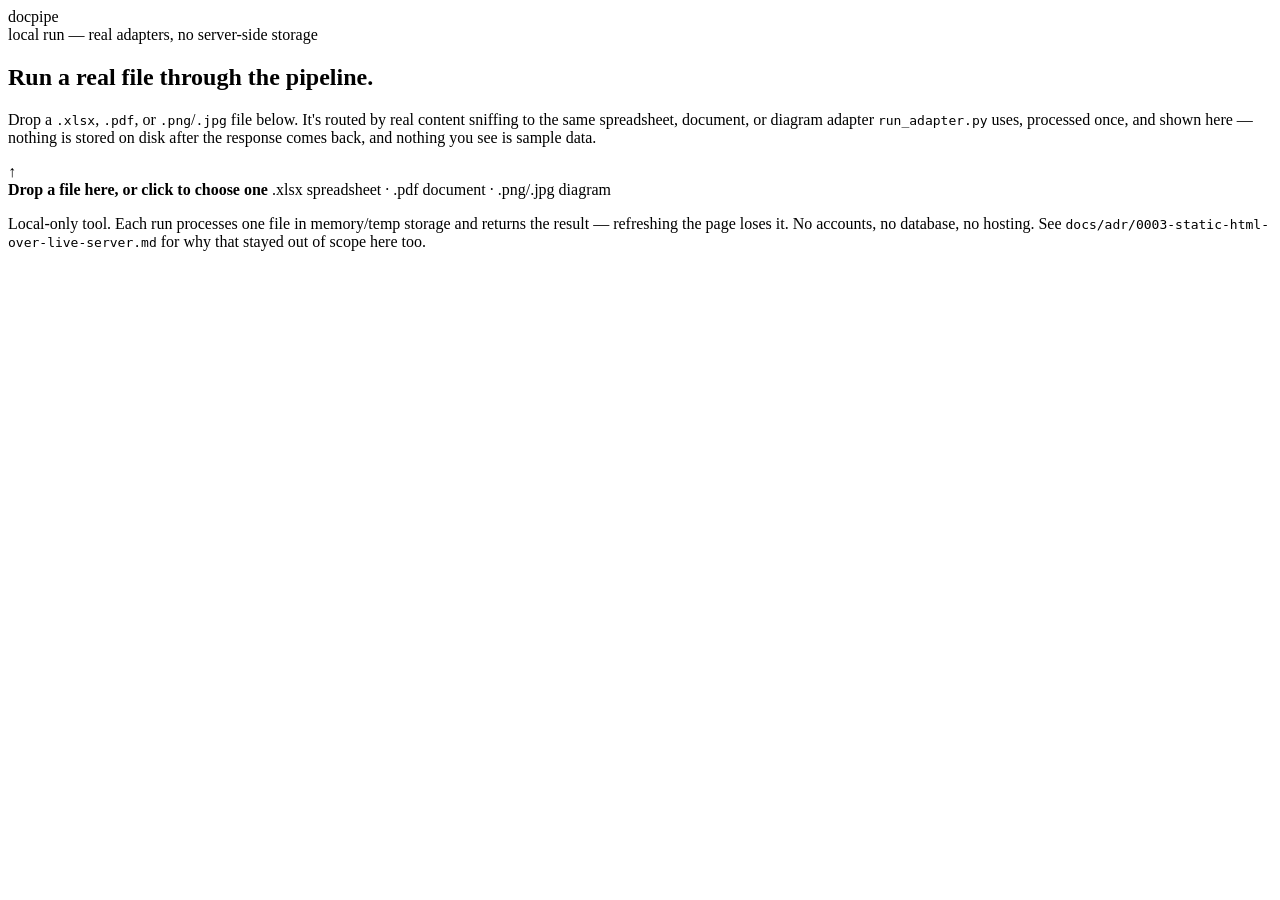
==== webapp/static/index.html @ 75557885 "Add local-only FastAPI web app wrapping the adapter pipeline Lets a single local user drag a file in" ====
<!DOCTYPE html>
<html lang="en">
<head>
<meta charset="UTF-8">
<meta name="viewport" content="width=device-width, initial-scale=1.0">
<title>Semantic preprocessing pipeline — local run</title>
<link rel="preconnect" href="https://fonts.googleapis.com">
<link rel="preconnect" href="https://fonts.gstatic.com" crossorigin>
<link href="https://fonts.googleapis.com/css2?family=Space+Grotesk:wght@500;600&family=IBM+Plex+Sans:wght@400;500;600&family=IBM+Plex+Mono:wght@400;500&display=swap" rel="stylesheet">
<link rel="stylesheet" href="/static/styles.css">
</head>
<body>

<header class="site-head">
  <div class="wrap">
    <div class="mark">
      <span class="mark-glyph" aria-hidden="true"></span>
      <span class="mark-name">docpipe</span>
    </div>
    <span class="mock-tag">local run — real adapters, no server-side storage</span>
  </div>
</header>

<main class="wrap">
  <section class="hero">
    <h1>Run a real file through the pipeline.</h1>
    <p class="hero-sub">Drop a <code>.xlsx</code>, <code>.pdf</code>, or <code>.png</code>/<code>.jpg</code> file below. It's routed by real content sniffing to the same spreadsheet, document, or diagram adapter <code>run_adapter.py</code> uses, processed once, and shown here — nothing is stored on disk after the response comes back, and nothing you see is sample data.</p>

    <div class="dropzone" id="dropzone" tabindex="0" role="button" aria-label="Choose or drop a file to analyze">
      <input type="file" id="fileInput" accept=".xlsx,.pdf,.png,.jpg,.jpeg" hidden>
      <div class="dz-icon" aria-hidden="true">↑</div>
      <div class="dz-text">
        <strong>Drop a file here, or click to choose one</strong>
        <span>.xlsx spreadsheet · .pdf document · .png/.jpg diagram</span>
      </div>
    </div>

    <div class="status-row" id="statusRow" hidden>
      <span class="live-status" id="liveStatus"><span class="live-dot"></span><span id="liveStatusText">idle</span></span>
      <span id="statusFile" class="status-file"></span>
    </div>

    <div class="error-banner" id="errorBanner" hidden></div>
  </section>

  <section class="result" id="result" hidden>
    <div class="result-head">
      <div>
        <h2 id="resultTitle"></h2>
        <p class="result-meta" id="resultMeta"></p>
      </div>
      <span class="badge adapter-badge" id="resultAdapter"></span>
    </div>

    <div class="confidence-strip" id="confidenceStrip"></div>
    <div class="checks-strip" id="checksStrip"></div>

    <div class="demo">
      <div class="preview-col">
        <h3>Input preview</h3>
        <div class="page-frame" id="pageFrame">
          <div class="scanline" id="scanline"></div>
          <div class="empty-state" id="noPreview" hidden>No positional preview available for this file — see the <strong>structured</strong> tab for the full region list.</div>
        </div>
      </div>

      <div class="output-col">
        <h3>Extracted output</h3>
        <div class="tabs" role="tablist" aria-label="Output format">
          <button class="tab-btn" id="tabBtn-text" role="tab" aria-selected="true" data-tab="text" type="button">text</button>
          <button class="tab-btn" id="tabBtn-structured" role="tab" aria-selected="false" data-tab="structured" type="button">structured</button>
          <button class="tab-btn" id="tabBtn-json" role="tab" aria-selected="false" data-tab="json" type="button">json</button>
          <button class="tab-btn" id="tabBtn-table" role="tab" aria-selected="false" data-tab="table" type="button">table</button>
        </div>
        <div class="panel-body">
          <div id="panel-text" role="tabpanel" class="text-block"></div>
          <div id="panel-structured" role="tabpanel" hidden></div>
          <pre id="panel-json" role="tabpanel" class="code-block" hidden></pre>
          <div id="panel-table" role="tabpanel" hidden></div>
        </div>
      </div>
    </div>
  </section>
</main>

<footer>
  <div class="wrap">
    <p>Local-only tool. Each run processes one file in memory/temp storage and returns the result — refreshing the page loses it. No accounts, no database, no hosting. See <code>docs/adr/0003-static-html-over-live-server.md</code> for why that stayed out of scope here too.</p>
  </div>
</footer>

<script src="/static/app.js"></script>
</body>
</html>
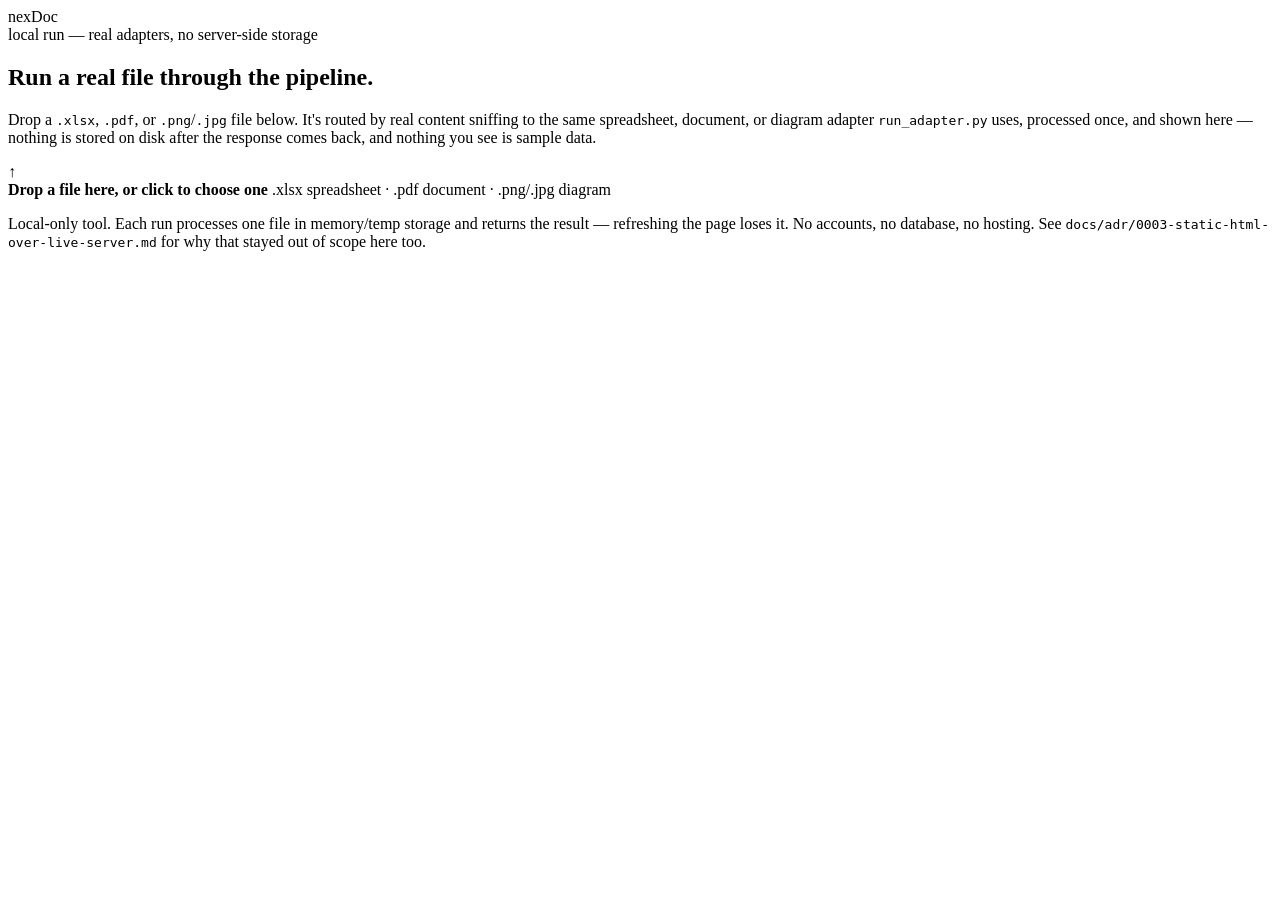
==== commit 37910274: "Rename project to nexDoc, fix multi-page preview overlap, add UML activity-diagram support - Rename " ====
--- a/webapp/static/index.html
+++ b/webapp/static/index.html
@@ -3,7 +3,7 @@
 <head>
 <meta charset="UTF-8">
 <meta name="viewport" content="width=device-width, initial-scale=1.0">
-<title>Semantic preprocessing pipeline — local run</title>
+<title>nexDoc — local run</title>
 <link rel="preconnect" href="https://fonts.googleapis.com">
 <link rel="preconnect" href="https://fonts.gstatic.com" crossorigin>
 <link href="https://fonts.googleapis.com/css2?family=Space+Grotesk:wght@500;600&family=IBM+Plex+Sans:wght@400;500;600&family=IBM+Plex+Mono:wght@400;500&display=swap" rel="stylesheet">
@@ -15,7 +15,7 @@
   <div class="wrap">
     <div class="mark">
       <span class="mark-glyph" aria-hidden="true"></span>
-      <span class="mark-name">docpipe</span>
+      <span class="mark-name">nexDoc</span>
     </div>
     <span class="mock-tag">local run — real adapters, no server-side storage</span>
   </div>
@@ -49,15 +49,41 @@
         <h2 id="resultTitle"></h2>
         <p class="result-meta" id="resultMeta"></p>
       </div>
-      <span class="badge adapter-badge" id="resultAdapter"></span>
+      <div class="result-head-right">
+        <span class="badge adapter-badge" id="resultAdapter"></span>
+        <div class="download-menu" id="downloadMenu">
+          <button type="button" class="download-btn" id="downloadToggle" aria-haspopup="true" aria-expanded="false">Download ▾</button>
+          <div class="download-list" id="downloadList" hidden>
+            <button type="button" data-format="schema">schema.json</button>
+            <button type="button" data-format="text">text.txt</button>
+            <button type="button" data-format="structured">structured.json</button>
+            <button type="button" data-format="table">table.json</button>
+          </div>
+        </div>
+      </div>
     </div>
 
     <div class="confidence-strip" id="confidenceStrip"></div>
     <div class="checks-strip" id="checksStrip"></div>
 
+    <div class="recon-section">
+      <h3>Reconstruction <span class="recon-sub">— what the pipeline understood this file to be</span></h3>
+      <div class="recon-view" id="reconView"></div>
+    </div>
+
+    <div class="ask-box" id="askBox">
+      <h3>Ask a question</h3>
+      <p class="ask-sub" id="askSub">Checking whether Groq Q&amp;A is configured…</p>
+      <form id="askForm" class="ask-form">
+        <input type="text" id="askInput" placeholder="e.g. how much do I spend on Housing?" autocomplete="off" disabled>
+        <button type="submit" id="askSubmit" disabled>Ask</button>
+      </form>
+      <div class="ask-answer" id="askAnswer" hidden></div>
+    </div>
+
     <div class="demo">
       <div class="preview-col">
-        <h3>Input preview</h3>
+        <h3>Input preview <span class="recon-sub" id="previewSub">— the actual uploaded file, with detected regions overlaid</span></h3>
         <div class="page-frame" id="pageFrame">
           <div class="scanline" id="scanline"></div>
           <div class="empty-state" id="noPreview" hidden>No positional preview available for this file — see the <strong>structured</strong> tab for the full region list.</div>
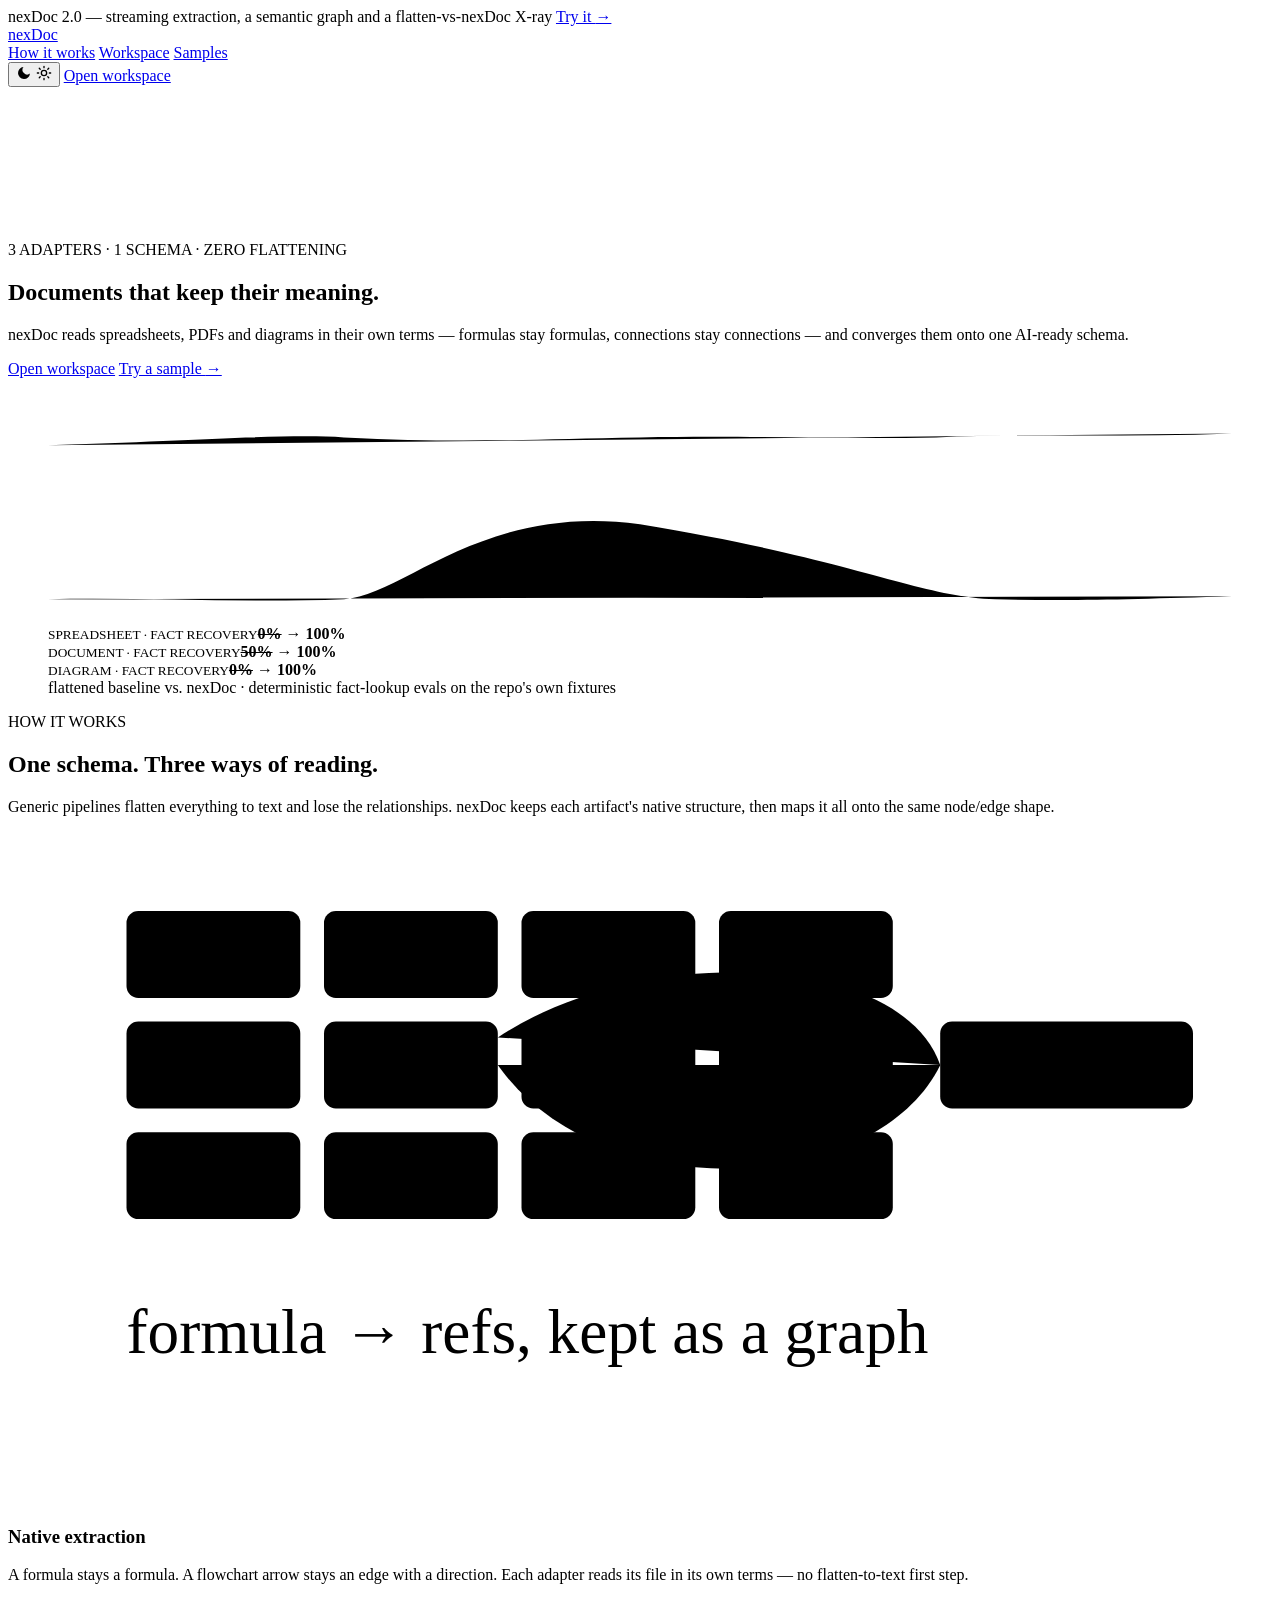
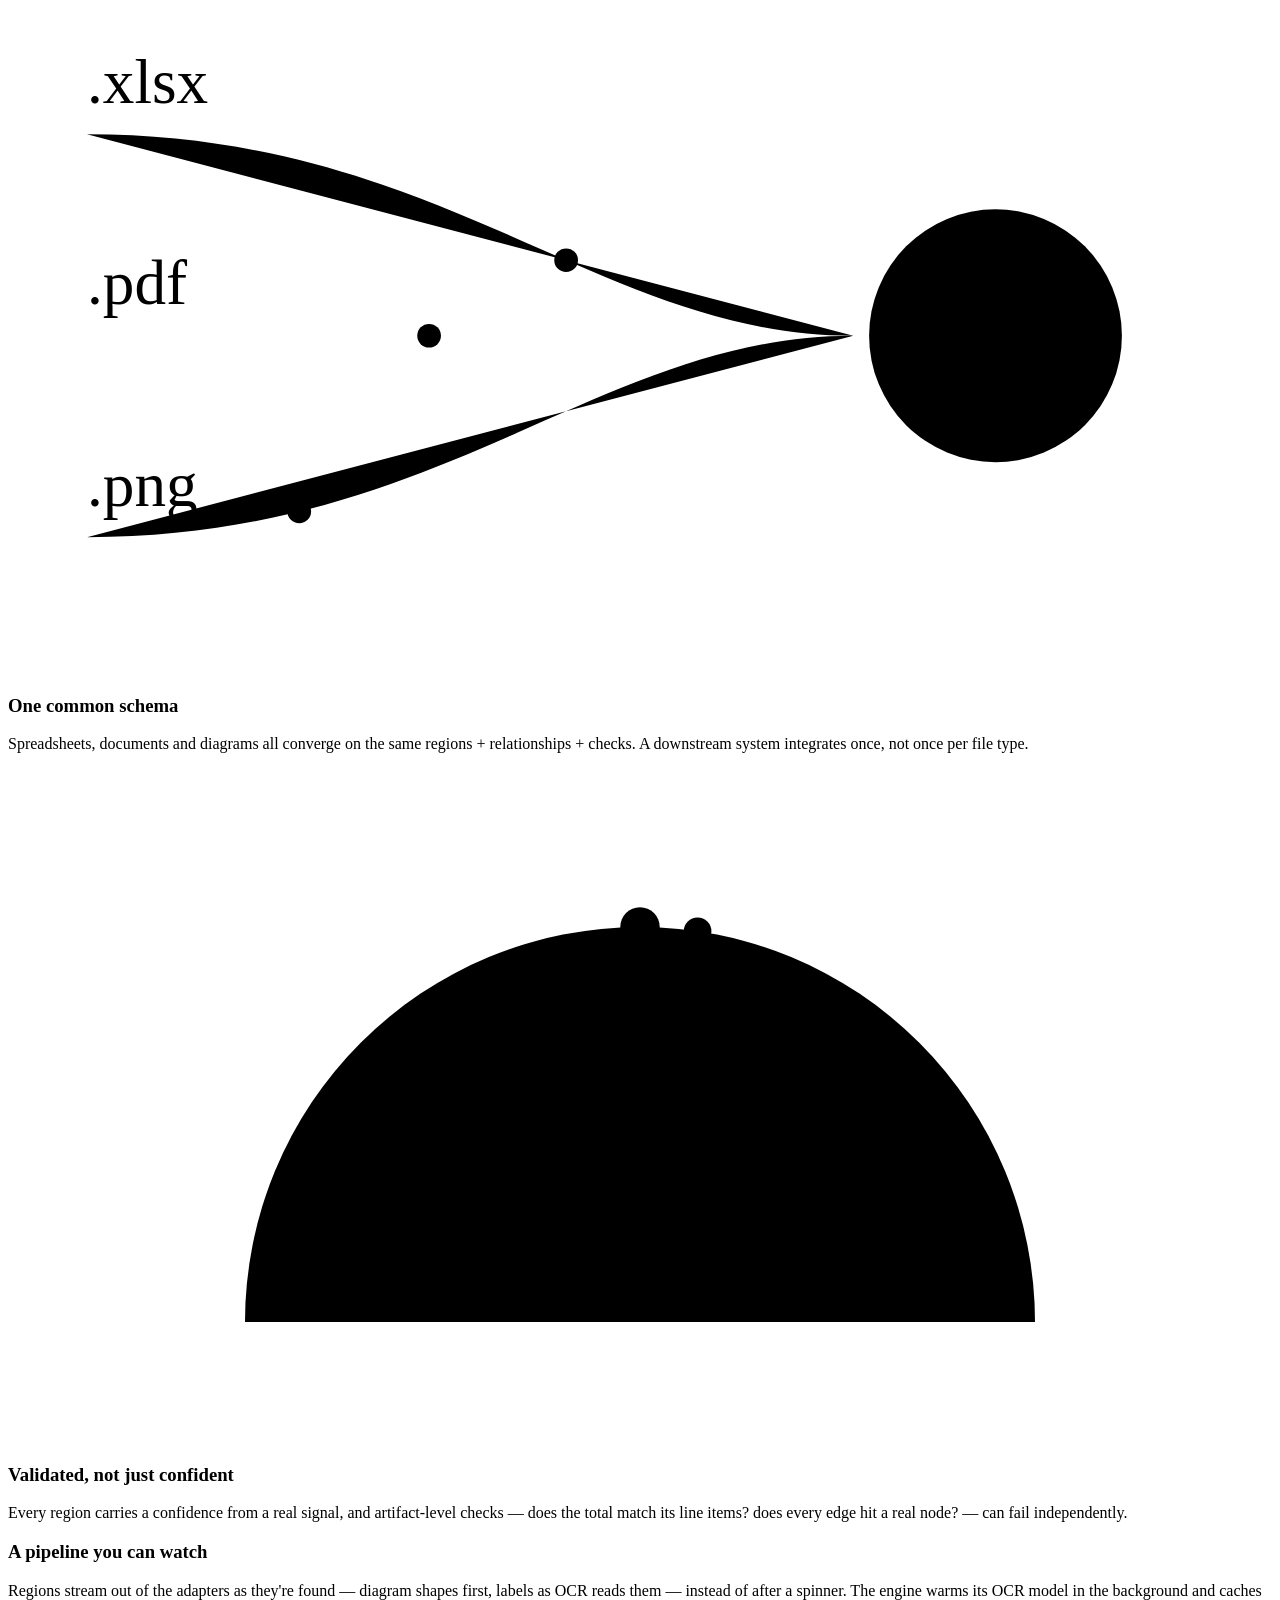
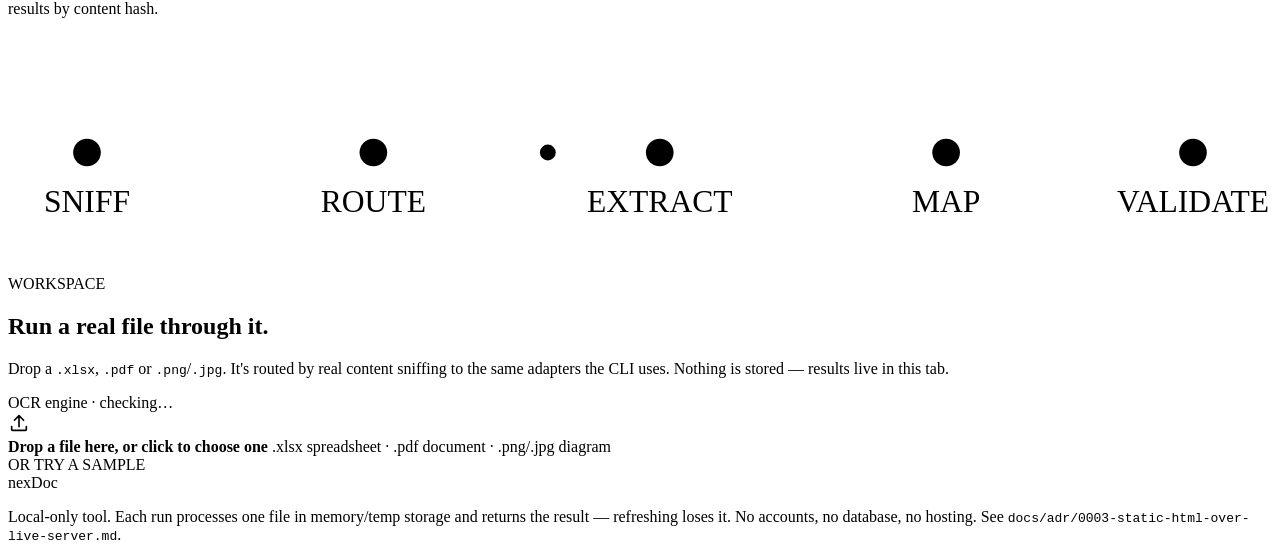
==== commit c0f52d2f: "Redesign web app, add streaming engine, semantic graph and X-ray - New wafer.ai-inspired UI: dithere" ====
--- a/webapp/static/index.html
+++ b/webapp/static/index.html
@@ -1,120 +1,325 @@
 <!DOCTYPE html>
-<html lang="en">
+<html lang="en" data-theme="dark">
 <head>
 <meta charset="UTF-8">
 <meta name="viewport" content="width=device-width, initial-scale=1.0">
-<title>nexDoc — local run</title>
+<title>nexDoc — documents that keep their meaning</title>
+<meta name="description" content="nexDoc reads spreadsheets, PDFs and diagrams in their own terms and converges them onto one AI-ready schema.">
 <link rel="preconnect" href="https://fonts.googleapis.com">
 <link rel="preconnect" href="https://fonts.gstatic.com" crossorigin>
-<link href="https://fonts.googleapis.com/css2?family=Space+Grotesk:wght@500;600&family=IBM+Plex+Sans:wght@400;500;600&family=IBM+Plex+Mono:wght@400;500&display=swap" rel="stylesheet">
+<link href="https://fonts.googleapis.com/css2?family=DM+Mono:wght@400;500&family=DM+Sans:opsz,wght@9..40,400;9..40,500;9..40,600&family=Space+Grotesk:wght@400;500;600&display=swap" rel="stylesheet">
 <link rel="stylesheet" href="/static/styles.css">
+<script>
+  // Apply the saved theme before first paint so there's no light/dark flash.
+  try { var t = localStorage.getItem('nexdoc-theme'); if (t === 'light' || t === 'dark') document.documentElement.setAttribute('data-theme', t); } catch (e) {}
+</script>
 </head>
 <body>
 
-<header class="site-head">
-  <div class="wrap">
-    <div class="mark">
-      <span class="mark-glyph" aria-hidden="true"></span>
-      <span class="mark-name">nexDoc</span>
-    </div>
-    <span class="mock-tag">local run — real adapters, no server-side storage</span>
-  </div>
+<div class="announce">
+  <span>nexDoc 2.0 — streaming extraction, a semantic graph and a flatten-vs-nexDoc X-ray</span>
+  <a href="#workspace" class="announce-link">Try it <span aria-hidden="true">→</span></a>
+</div>
+
+<header class="nav-wrap" id="navWrap">
+  <nav class="pillnav" id="pillnav" aria-label="Primary">
+    <a class="logo" href="#top" aria-label="nexDoc home">
+      <span class="logo-glyph" aria-hidden="true"><i></i></span>
+      <span class="logo-word">nexDoc</span>
+    </a>
+    <div class="nav-links">
+      <a href="#how">How it works</a>
+      <a href="#workspace">Workspace</a>
+      <a href="#samples">Samples</a>
+    </div>
+    <div class="nav-actions">
+      <button class="icon-btn" id="themeToggle" type="button" aria-label="Toggle light/dark theme" title="Toggle theme">
+        <svg class="ico-moon" viewBox="0 0 24 24" width="16" height="16" fill="currentColor" aria-hidden="true"><path d="M21 12.8A9 9 0 1 1 11.2 3a7 7 0 0 0 9.8 9.8z"/></svg>
+        <svg class="ico-sun" viewBox="0 0 24 24" width="16" height="16" fill="none" stroke="currentColor" stroke-width="2" stroke-linecap="round" aria-hidden="true"><circle cx="12" cy="12" r="4"/><path d="M12 2v2M12 20v2M4.9 4.9l1.4 1.4M17.7 17.7l1.4 1.4M2 12h2M20 12h2M4.9 19.1l1.4-1.4M17.7 6.3l1.4-1.4"/></svg>
+      </button>
+      <a class="btn btn-white btn-sm" href="#workspace">Open workspace</a>
+    </div>
+  </nav>
 </header>
 
-<main class="wrap">
-  <section class="hero">
-    <h1>Run a real file through the pipeline.</h1>
-    <p class="hero-sub">Drop a <code>.xlsx</code>, <code>.pdf</code>, or <code>.png</code>/<code>.jpg</code> file below. It's routed by real content sniffing to the same spreadsheet, document, or diagram adapter <code>run_adapter.py</code> uses, processed once, and shown here — nothing is stored on disk after the response comes back, and nothing you see is sample data.</p>
-
-    <div class="dropzone" id="dropzone" tabindex="0" role="button" aria-label="Choose or drop a file to analyze">
-      <input type="file" id="fileInput" accept=".xlsx,.pdf,.png,.jpg,.jpeg" hidden>
-      <div class="dz-icon" aria-hidden="true">↑</div>
-      <div class="dz-text">
-        <strong>Drop a file here, or click to choose one</strong>
-        <span>.xlsx spreadsheet · .pdf document · .png/.jpg diagram</span>
-      </div>
-    </div>
-
-    <div class="status-row" id="statusRow" hidden>
-      <span class="live-status" id="liveStatus"><span class="live-dot"></span><span id="liveStatusText">idle</span></span>
-      <span id="statusFile" class="status-file"></span>
-    </div>
-
-    <div class="error-banner" id="errorBanner" hidden></div>
+<main id="top">
+
+  <!-- ===================== HERO ===================== -->
+  <section class="hero" id="hero">
+    <canvas id="sky" aria-hidden="true"></canvas>
+    <div class="sky-mesh" aria-hidden="true"></div>
+
+    <div class="hero-inner">
+      <span class="kicker rise" style="--d:0ms"><i class="kdot"></i>3 ADAPTERS · 1 SCHEMA · ZERO FLATTENING</span>
+      <h1 class="hero-title">
+        <span class="line rise" style="--d:90ms">Documents that keep</span>
+        <span class="line rise" style="--d:180ms">their meaning.</span>
+      </h1>
+      <p class="hero-sub rise" style="--d:300ms">nexDoc reads spreadsheets, PDFs and diagrams in their own terms — formulas stay formulas, connections stay connections — and converges them onto one AI-ready schema.</p>
+      <div class="hero-cta rise" style="--d:420ms">
+        <a class="btn btn-white" href="#workspace">Open workspace</a>
+        <a class="btn btn-glass" href="#samples">Try a sample <span aria-hidden="true">→</span></a>
+      </div>
+    </div>
+
+    <!-- Fact-recovery chart: the real, measured eval results (docs/eval-methodology.md) -->
+    <figure class="hero-chart" aria-label="Fact recovery on the project's own eval fixtures: flattened baseline versus nexDoc">
+      <svg viewBox="0 0 1200 230" preserveAspectRatio="none" role="img" aria-hidden="true">
+        <defs>
+          <linearGradient id="gapFill" x1="0" y1="0" x2="0" y2="1">
+            <stop offset="0" stop-color="#fff" stop-opacity="0.22"/>
+            <stop offset="1" stop-color="#fff" stop-opacity="0"/>
+          </linearGradient>
+        </defs>
+        <path class="chart-gap" d="M0,52 C140,48 240,40 300,44 C420,50 480,46 600,44 C720,42 800,46 900,44 C1000,40 1100,44 1200,40 L1200,205 C1100,208 1040,210 960,208 C880,205 820,168 600,132 C440,110 360,205 300,208 C200,212 100,206 0,208 Z" fill="url(#gapFill)"/>
+        <path class="chart-line chart-base" pathLength="1" d="M0,208 C100,206 200,212 300,208 C360,205 440,110 600,132 C820,168 880,205 960,208 C1040,210 1100,208 1200,205"/>
+        <path class="chart-line chart-nx" pathLength="1" d="M0,52 C140,48 240,40 300,44 C420,50 480,46 600,44 C720,42 800,46 900,44 C1000,40 1100,44 1200,40"/>
+      </svg>
+      <div class="chart-pt" style="--x:25%; --y:19%; --d:900ms"><i></i><small>SPREADSHEET · FACT RECOVERY</small><b><s>0%</s> → 100%</b></div>
+      <div class="chart-pt" style="--x:50%; --y:19%; --d:1150ms"><i></i><small>DOCUMENT · FACT RECOVERY</small><b><s>50%</s> → 100%</b></div>
+      <div class="chart-pt" style="--x:77%; --y:19%; --d:1400ms"><i></i><small>DIAGRAM · FACT RECOVERY</small><b><s>0%</s> → 100%</b></div>
+      <figcaption class="chart-cap">flattened baseline vs. nexDoc · deterministic fact-lookup evals on the repo's own fixtures</figcaption>
+    </figure>
   </section>
 
-  <section class="result" id="result" hidden>
-    <div class="result-head">
-      <div>
-        <h2 id="resultTitle"></h2>
-        <p class="result-meta" id="resultMeta"></p>
-      </div>
-      <div class="result-head-right">
-        <span class="badge adapter-badge" id="resultAdapter"></span>
-        <div class="download-menu" id="downloadMenu">
-          <button type="button" class="download-btn" id="downloadToggle" aria-haspopup="true" aria-expanded="false">Download ▾</button>
-          <div class="download-list" id="downloadList" hidden>
-            <button type="button" data-format="schema">schema.json</button>
-            <button type="button" data-format="text">text.txt</button>
-            <button type="button" data-format="structured">structured.json</button>
-            <button type="button" data-format="table">table.json</button>
-          </div>
-        </div>
-      </div>
-    </div>
-
-    <div class="confidence-strip" id="confidenceStrip"></div>
-    <div class="checks-strip" id="checksStrip"></div>
-
-    <div class="recon-section">
-      <h3>Reconstruction <span class="recon-sub">— what the pipeline understood this file to be</span></h3>
-      <div class="recon-view" id="reconView"></div>
-    </div>
-
-    <div class="ask-box" id="askBox">
-      <h3>Ask a question</h3>
-      <p class="ask-sub" id="askSub">Checking whether Groq Q&amp;A is configured…</p>
-      <form id="askForm" class="ask-form">
-        <input type="text" id="askInput" placeholder="e.g. how much do I spend on Housing?" autocomplete="off" disabled>
-        <button type="submit" id="askSubmit" disabled>Ask</button>
-      </form>
-      <div class="ask-answer" id="askAnswer" hidden></div>
-    </div>
-
-    <div class="demo">
-      <div class="preview-col">
-        <h3>Input preview <span class="recon-sub" id="previewSub">— the actual uploaded file, with detected regions overlaid</span></h3>
-        <div class="page-frame" id="pageFrame">
-          <div class="scanline" id="scanline"></div>
-          <div class="empty-state" id="noPreview" hidden>No positional preview available for this file — see the <strong>structured</strong> tab for the full region list.</div>
-        </div>
-      </div>
-
-      <div class="output-col">
-        <h3>Extracted output</h3>
-        <div class="tabs" role="tablist" aria-label="Output format">
-          <button class="tab-btn" id="tabBtn-text" role="tab" aria-selected="true" data-tab="text" type="button">text</button>
-          <button class="tab-btn" id="tabBtn-structured" role="tab" aria-selected="false" data-tab="structured" type="button">structured</button>
-          <button class="tab-btn" id="tabBtn-json" role="tab" aria-selected="false" data-tab="json" type="button">json</button>
-          <button class="tab-btn" id="tabBtn-table" role="tab" aria-selected="false" data-tab="table" type="button">table</button>
-        </div>
-        <div class="panel-body">
-          <div id="panel-text" role="tabpanel" class="text-block"></div>
-          <div id="panel-structured" role="tabpanel" hidden></div>
-          <pre id="panel-json" role="tabpanel" class="code-block" hidden></pre>
-          <div id="panel-table" role="tabpanel" hidden></div>
-        </div>
-      </div>
+  <!-- ===================== HOW IT WORKS ===================== -->
+  <section class="section" id="how">
+    <div class="wrap">
+      <div class="sec-head reveal">
+        <span class="mono-label">HOW IT WORKS</span>
+        <h2>One schema. Three ways of reading.</h2>
+        <p>Generic pipelines flatten everything to text and lose the relationships. nexDoc keeps each artifact's native structure, then maps it all onto the same node/edge shape.</p>
+      </div>
+
+      <div class="bento reveal">
+        <article class="bcell">
+          <div class="art" aria-hidden="true">
+            <svg viewBox="0 0 320 170" class="art-svg">
+              <g class="cells">
+                <rect x="30" y="20" width="44" height="22" rx="3"/><rect x="80" y="20" width="44" height="22" rx="3"/><rect x="130" y="20" width="44" height="22" rx="3"/><rect x="180" y="20" width="44" height="22" rx="3"/>
+                <rect x="30" y="48" width="44" height="22" rx="3"/><rect class="hot" x="80" y="48" width="44" height="22" rx="3"/><rect class="hot" x="130" y="48" width="44" height="22" rx="3"/><rect class="hot" x="180" y="48" width="44" height="22" rx="3"/>
+                <rect x="30" y="76" width="44" height="22" rx="3"/><rect x="80" y="76" width="44" height="22" rx="3"/><rect x="130" y="76" width="44" height="22" rx="3"/><rect x="180" y="76" width="44" height="22" rx="3"/>
+                <rect class="formula" x="236" y="48" width="64" height="22" rx="3"/>
+              </g>
+              <path class="flow" d="M236,59 C226,30 160,28 124,52" /><path class="flow f2" d="M236,59 C220,92 150,96 124,59" /><path class="flow f3" d="M236,59 C228,70 210,70 202,59" />
+              <circle r="3" class="pulse"><animateMotion dur="2.6s" repeatCount="indefinite" path="M236,59 C226,30 160,28 124,52"/></circle>
+              <circle r="3" class="pulse"><animateMotion dur="2.6s" begin="0.9s" repeatCount="indefinite" path="M236,59 C220,92 150,96 124,59"/></circle>
+              <text x="268" y="62" class="svg-mono" text-anchor="middle">=SUM()</text>
+              <text x="30" y="132" class="svg-mono dim">formula → refs, kept as a graph</text>
+            </svg>
+          </div>
+          <h3>Native extraction</h3>
+          <p>A formula stays a formula. A flowchart arrow stays an edge with a direction. Each adapter reads its file in its own terms — no flatten-to-text first step.</p>
+        </article>
+
+        <article class="bcell">
+          <div class="art" aria-hidden="true">
+            <svg viewBox="0 0 320 170" class="art-svg">
+              <path id="m1" class="flow" d="M20,34 C110,34 150,85 214,85" /><path id="m2" class="flow f2" d="M20,85 L214,85" /><path id="m3" class="flow f3" d="M20,136 C110,136 150,85 214,85" />
+              <text x="20" y="26" class="svg-mono dim">.xlsx</text><text x="20" y="77" class="svg-mono dim">.pdf</text><text x="20" y="128" class="svg-mono dim">.png</text>
+              <g class="ring" transform="translate(250 85)">
+                <circle r="32" class="ring-c"/><circle r="20" class="ring-c in"/>
+                <g class="ticks"><path d="M0,-38 V-32 M0,38 V32 M-38,0 H-32 M38,0 H32 M27,-27 l-4,4 M-27,27 l4,-4 M27,27 l-4,-4 M-27,-27 l4,4"/></g>
+                <text y="3" class="svg-mono" text-anchor="middle">schema</text>
+              </g>
+              <circle r="3" class="pulse"><animateMotion dur="2.8s" repeatCount="indefinite"><mpath href="#m1"/></animateMotion></circle>
+              <circle r="3" class="pulse"><animateMotion dur="2.8s" begin="0.5s" repeatCount="indefinite"><mpath href="#m2"/></animateMotion></circle>
+              <circle r="3" class="pulse"><animateMotion dur="2.8s" begin="1s" repeatCount="indefinite"><mpath href="#m3"/></animateMotion></circle>
+            </svg>
+          </div>
+          <h3>One common schema</h3>
+          <p>Spreadsheets, documents and diagrams all converge on the same regions + relationships + checks. A downstream system integrates once, not once per file type.</p>
+        </article>
+
+        <article class="bcell">
+          <div class="art" aria-hidden="true">
+            <svg viewBox="0 0 320 170" class="art-svg">
+              <path class="arc" d="M60,140 A100,100 0 0 1 260,140"/><path class="arc a2" d="M90,140 A70,100 0 0 1 230,140"/><path class="arc a3" d="M60,140 H260"/>
+              <circle class="pt" cx="82" cy="92" r="5"/><circle class="pt" cx="160" cy="40" r="5"/><circle class="pt" cx="238" cy="92" r="5"/>
+              <circle r="3.5" class="pulse"><animateMotion dur="3.2s" repeatCount="indefinite" path="M60,140 A100,100 0 0 1 260,140"/></circle>
+              <g transform="translate(160 118)"><rect x="-52" y="-12" width="104" height="24" rx="12" class="pill-bg"/><text y="4" class="svg-mono" text-anchor="middle">✓ CHECKS PASS</text></g>
+            </svg>
+          </div>
+          <h3>Validated, not just confident</h3>
+          <p>Every region carries a confidence from a real signal, and artifact-level checks — does the total match its line items? does every edge hit a real node? — can fail independently.</p>
+        </article>
+
+        <article class="bcell wide">
+          <div class="wide-copy">
+            <h3>A pipeline you can watch</h3>
+            <p>Regions stream out of the adapters as they're found — diagram shapes first, labels as OCR reads them — instead of after a spinner. The engine warms its OCR model in the background and caches results by content hash.</p>
+          </div>
+          <div class="art wide-art" aria-hidden="true">
+            <svg viewBox="0 0 640 120" class="art-svg">
+              <line x1="30" y1="60" x2="610" y2="60" class="rail"/>
+              <line x1="30" y1="60" x2="610" y2="60" class="rail live" pathLength="1"/>
+              <g class="stations">
+                <g transform="translate(40 60)" style="--i:0"><circle r="7"/><text y="30" text-anchor="middle" class="svg-mono">SNIFF</text></g>
+                <g transform="translate(185 60)" style="--i:1"><circle r="7"/><text y="30" text-anchor="middle" class="svg-mono">ROUTE</text></g>
+                <g transform="translate(330 60)" style="--i:2"><circle r="7"/><text y="30" text-anchor="middle" class="svg-mono">EXTRACT</text></g>
+                <g transform="translate(475 60)" style="--i:3"><circle r="7"/><text y="30" text-anchor="middle" class="svg-mono">MAP</text></g>
+                <g transform="translate(600 60)" style="--i:4"><circle r="7"/><text y="30" text-anchor="middle" class="svg-mono">VALIDATE</text></g>
+              </g>
+              <circle r="4" class="pulse big"><animateMotion dur="4.2s" repeatCount="indefinite" path="M40,60 L600,60"/></circle>
+            </svg>
+          </div>
+        </article>
+      </div>
+    </div>
+  </section>
+
+  <!-- ===================== WORKSPACE ===================== -->
+  <section class="section workspace" id="workspace">
+    <div class="wrap">
+      <div class="sec-head reveal row-head">
+        <div>
+          <span class="mono-label">WORKSPACE</span>
+          <h2>Run a real file through it.</h2>
+          <p>Drop a <code>.xlsx</code>, <code>.pdf</code> or <code>.png</code>/<code>.jpg</code>. It's routed by real content sniffing to the same adapters the CLI uses. Nothing is stored — results live in this tab.</p>
+        </div>
+        <div class="engine-chip" id="engineChip" data-state="idle" title="The OCR model loads once in the background when the server starts">
+          <span class="spin" aria-hidden="true"></span>
+          <span class="ec-main" id="engineText">OCR engine · checking…</span>
+        </div>
+      </div>
+
+      <div class="dropzone reveal" id="dropzone" tabindex="0" role="button" aria-label="Choose or drop a file to analyze">
+        <input type="file" id="fileInput" accept=".xlsx,.pdf,.png,.jpg,.jpeg" hidden>
+        <div class="dz-ring" aria-hidden="true"></div>
+        <div class="dz-icon" aria-hidden="true">
+          <svg viewBox="0 0 24 24" width="22" height="22" fill="none" stroke="currentColor" stroke-width="1.8" stroke-linecap="round" stroke-linejoin="round"><path d="M12 16V4M7 9l5-5 5 5"/><path d="M4 16v3a1 1 0 0 0 1 1h14a1 1 0 0 0 1-1v-3"/></svg>
+        </div>
+        <div class="dz-text">
+          <strong>Drop a file here, or click to choose one</strong>
+          <span>.xlsx spreadsheet · .pdf document · .png/.jpg diagram</span>
+        </div>
+      </div>
+
+      <div class="samples reveal" id="samples">
+        <span class="mono-label">OR TRY A SAMPLE</span>
+        <div class="sample-row" id="sampleRow" aria-live="polite"></div>
+      </div>
+
+      <ol class="tracker" id="tracker" hidden aria-label="Pipeline progress">
+        <li data-step="sniff"><span class="t-dot"></span><b>Detect type</b><em>content sniffing</em><i class="ms"></i></li>
+        <li data-step="route"><span class="t-dot"></span><b>Route</b><em>pick adapter</em><i class="ms"></i></li>
+        <li data-step="extract"><span class="t-dot"></span><b>Extract</b><em>native structure</em><i class="ms"></i></li>
+        <li data-step="map"><span class="t-dot"></span><b>Map</b><em>common schema</em><i class="ms"></i></li>
+        <li data-step="validate"><span class="t-dot"></span><b>Validate</b><em>confidence + checks</em><i class="ms"></i></li>
+      </ol>
+
+      <div class="error-banner" id="errorBanner" hidden></div>
+
+      <section class="result" id="result" hidden>
+        <div class="result-head">
+          <div class="rh-main">
+            <h3 id="resultTitle"></h3>
+            <p class="result-meta" id="resultMeta"></p>
+          </div>
+          <div class="rh-right">
+            <span class="chip chip-timing" id="resultTimings" hidden></span>
+            <span class="chip chip-accent" id="resultAdapter"></span>
+            <div class="download-menu" id="downloadMenu">
+              <button type="button" class="btn btn-ghost btn-sm" id="downloadToggle" aria-haspopup="true" aria-expanded="false">Export <span aria-hidden="true">▾</span></button>
+              <div class="download-list" id="downloadList" hidden>
+                <button type="button" data-format="schema">schema.json</button>
+                <button type="button" data-format="text">text.txt</button>
+                <button type="button" data-format="structured">structured.json</button>
+                <button type="button" data-format="table">table.json</button>
+              </div>
+            </div>
+          </div>
+        </div>
+
+        <div class="confidence-strip" id="confidenceStrip"></div>
+        <div class="checks-strip" id="checksStrip"></div>
+
+        <!-- ===== the parallel viewer: source on the left, live extraction on the right ===== -->
+        <div class="viewer" id="viewer">
+          <div class="pane src-pane" id="srcCard">
+            <div class="pane-bar">
+              <div class="pane-title"><span class="mono-label">SOURCE</span><span class="pane-file" id="srcFile"></span></div>
+              <div class="pane-tools">
+                <div class="seg" role="tablist" aria-label="Source view">
+                  <button type="button" id="modeSource" role="tab" aria-selected="true">Source</button>
+                  <button type="button" id="modeRecon" role="tab" aria-selected="false">Reconstruction</button>
+                </div>
+                <div class="zoom" id="zoomTools">
+                  <button type="button" class="icon-btn sm" id="zoomOut" aria-label="Zoom out">−</button>
+                  <button type="button" class="zoom-label" id="zoomLabel" aria-label="Reset zoom">100%</button>
+                  <button type="button" class="icon-btn sm" id="zoomIn" aria-label="Zoom in">+</button>
+                </div>
+                <button type="button" class="chip-toggle" id="labelsToggle" aria-pressed="false">Labels</button>
+              </div>
+            </div>
+            <div class="src-scroll" id="srcScroll">
+              <div class="page-frame" id="pageFrame">
+                <div class="scanline" id="scanline"></div>
+                <div class="empty-state" id="noPreview" hidden>No positional preview available for this file — see the Stream tab for the full region list.</div>
+              </div>
+              <div class="recon-view" id="reconView" hidden></div>
+            </div>
+            <div class="pane-foot">
+              <span class="legend"><i class="lg lg-hi"></i>high confidence</span>
+              <span class="legend"><i class="lg lg-lo"></i>needs review</span>
+              <span class="legend"><i class="lg lg-gh"></i>detected, reading…</span>
+              <span class="pane-hint" id="srcHint">hover a region to link both panes</span>
+            </div>
+          </div>
+
+          <div class="pane out-pane">
+            <div class="pane-bar">
+              <div class="tabs" role="tablist" aria-label="Output view">
+                <button class="tab-btn" role="tab" aria-selected="true" data-tab="stream" type="button">Stream <span class="tab-count" id="streamCount">0</span></button>
+                <button class="tab-btn" role="tab" aria-selected="false" data-tab="graph" type="button">Graph</button>
+                <button class="tab-btn" role="tab" aria-selected="false" data-tab="xray" type="button">X-ray</button>
+                <button class="tab-btn" role="tab" aria-selected="false" data-tab="table" type="button">Table</button>
+                <button class="tab-btn" role="tab" aria-selected="false" data-tab="json" type="button">JSON</button>
+                <button class="tab-btn" role="tab" aria-selected="false" data-tab="text" type="button">Text</button>
+              </div>
+            </div>
+            <div class="out-body">
+              <div id="panel-stream" role="tabpanel">
+                <div class="stream-head" id="streamHead"></div>
+                <div class="feed" id="feed" aria-live="polite"></div>
+              </div>
+              <div id="panel-graph" role="tabpanel" hidden></div>
+              <div id="panel-xray" role="tabpanel" hidden></div>
+              <div id="panel-table" role="tabpanel" hidden></div>
+              <pre id="panel-json" role="tabpanel" class="code-block" hidden></pre>
+              <div id="panel-text" role="tabpanel" class="text-block" hidden></div>
+            </div>
+          </div>
+        </div>
+
+        <div class="ask-box" id="askBox">
+          <div class="ask-head">
+            <h3>Ask a question</h3>
+            <span class="chip" id="askBadge">Groq</span>
+          </div>
+          <p class="ask-sub" id="askSub">Checking whether Groq Q&amp;A is configured…</p>
+          <form id="askForm" class="ask-form">
+            <input type="text" id="askInput" placeholder="e.g. how much do I spend on Housing?" autocomplete="off" disabled>
+            <button type="submit" id="askSubmit" class="btn btn-white btn-sm" disabled>Ask</button>
+          </form>
+          <div class="ask-answer" id="askAnswer" hidden></div>
+        </div>
+      </section>
     </div>
   </section>
 </main>
 
-<footer>
-  <div class="wrap">
-    <p>Local-only tool. Each run processes one file in memory/temp storage and returns the result — refreshing the page loses it. No accounts, no database, no hosting. See <code>docs/adr/0003-static-html-over-live-server.md</code> for why that stayed out of scope here too.</p>
+<footer class="foot">
+  <div class="wrap foot-in">
+    <span class="logo foot-logo"><span class="logo-glyph" aria-hidden="true"><i></i></span><span class="logo-word">nexDoc</span></span>
+    <p>Local-only tool. Each run processes one file in memory/temp storage and returns the result — refreshing loses it. No accounts, no database, no hosting. See <code>docs/adr/0003-static-html-over-live-server.md</code>.</p>
   </div>
 </footer>
 
-<script src="/static/app.js"></script>
+<div class="toast" id="toast" role="status" aria-live="polite"></div>
+
+<script src="/static/js/graph.js"></script>
+<script src="/static/js/hero.js"></script>
+<script src="/static/js/app.js"></script>
 </body>
 </html>
